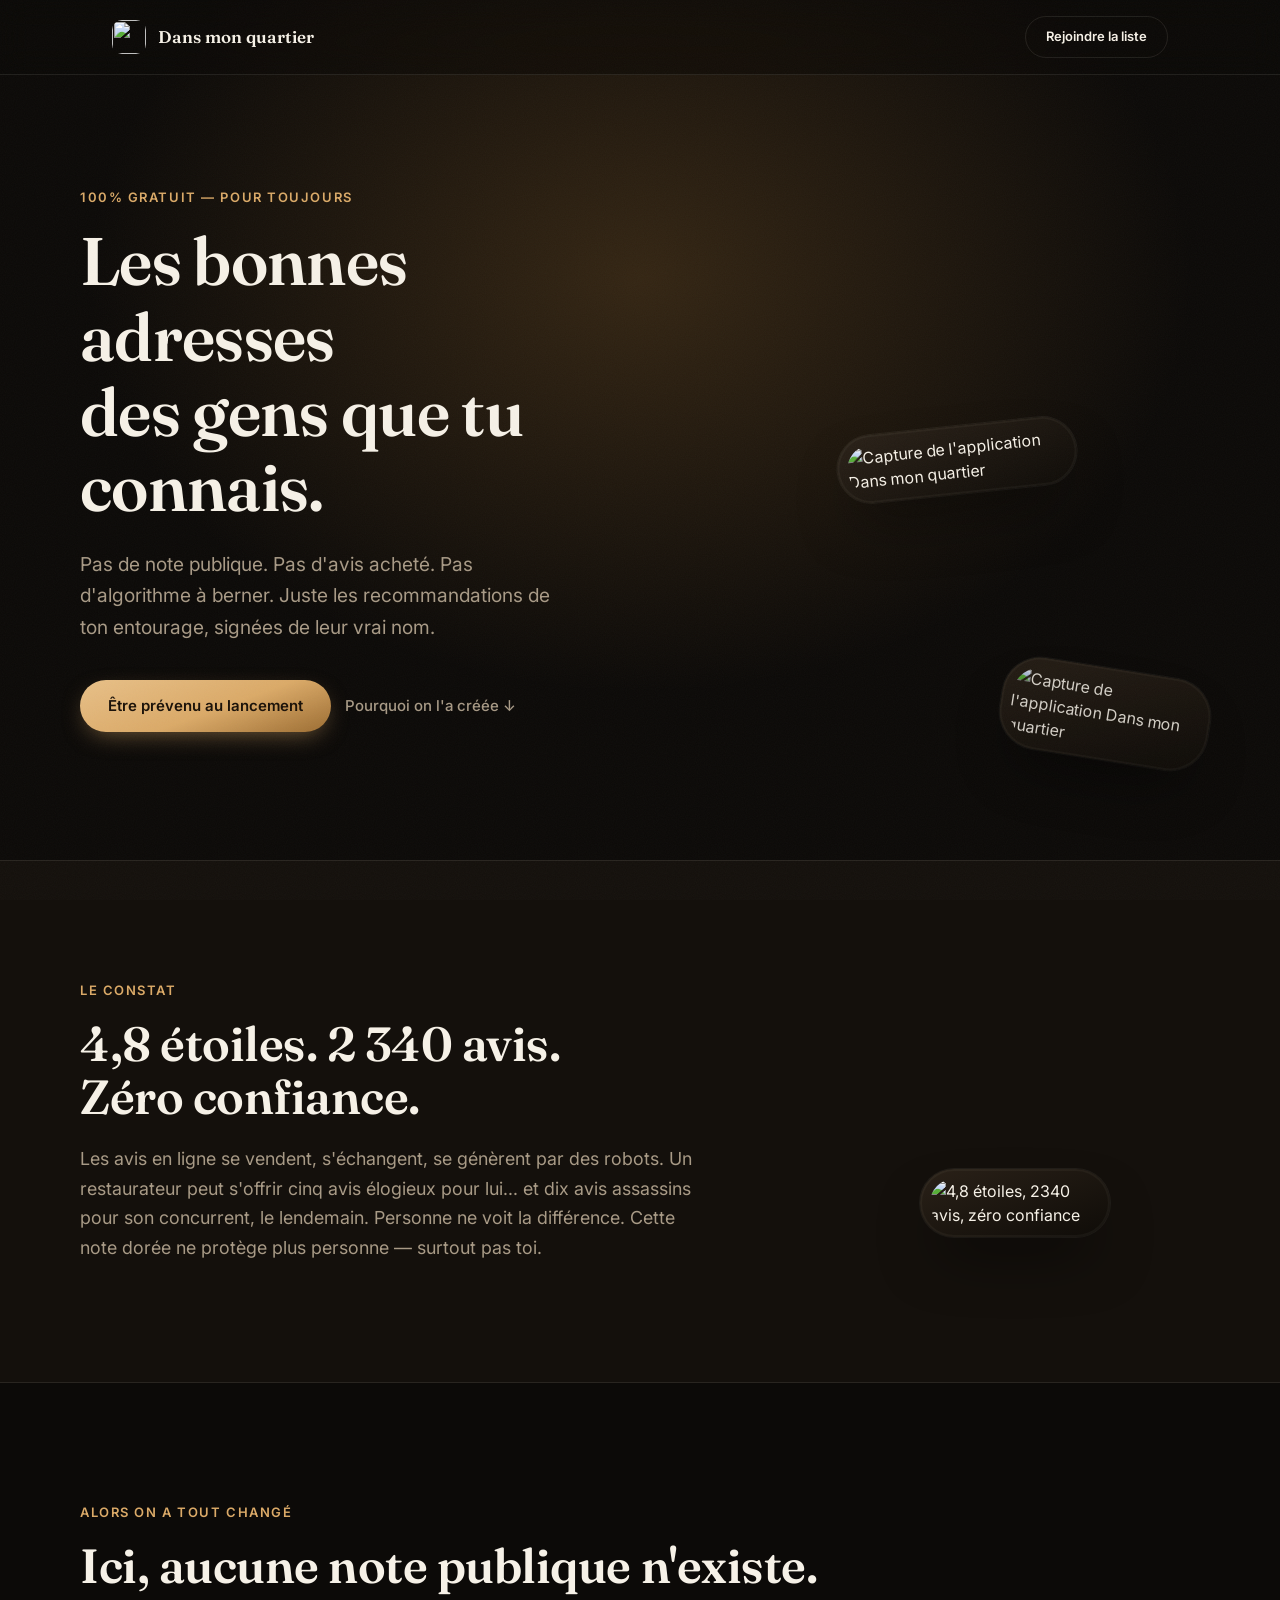
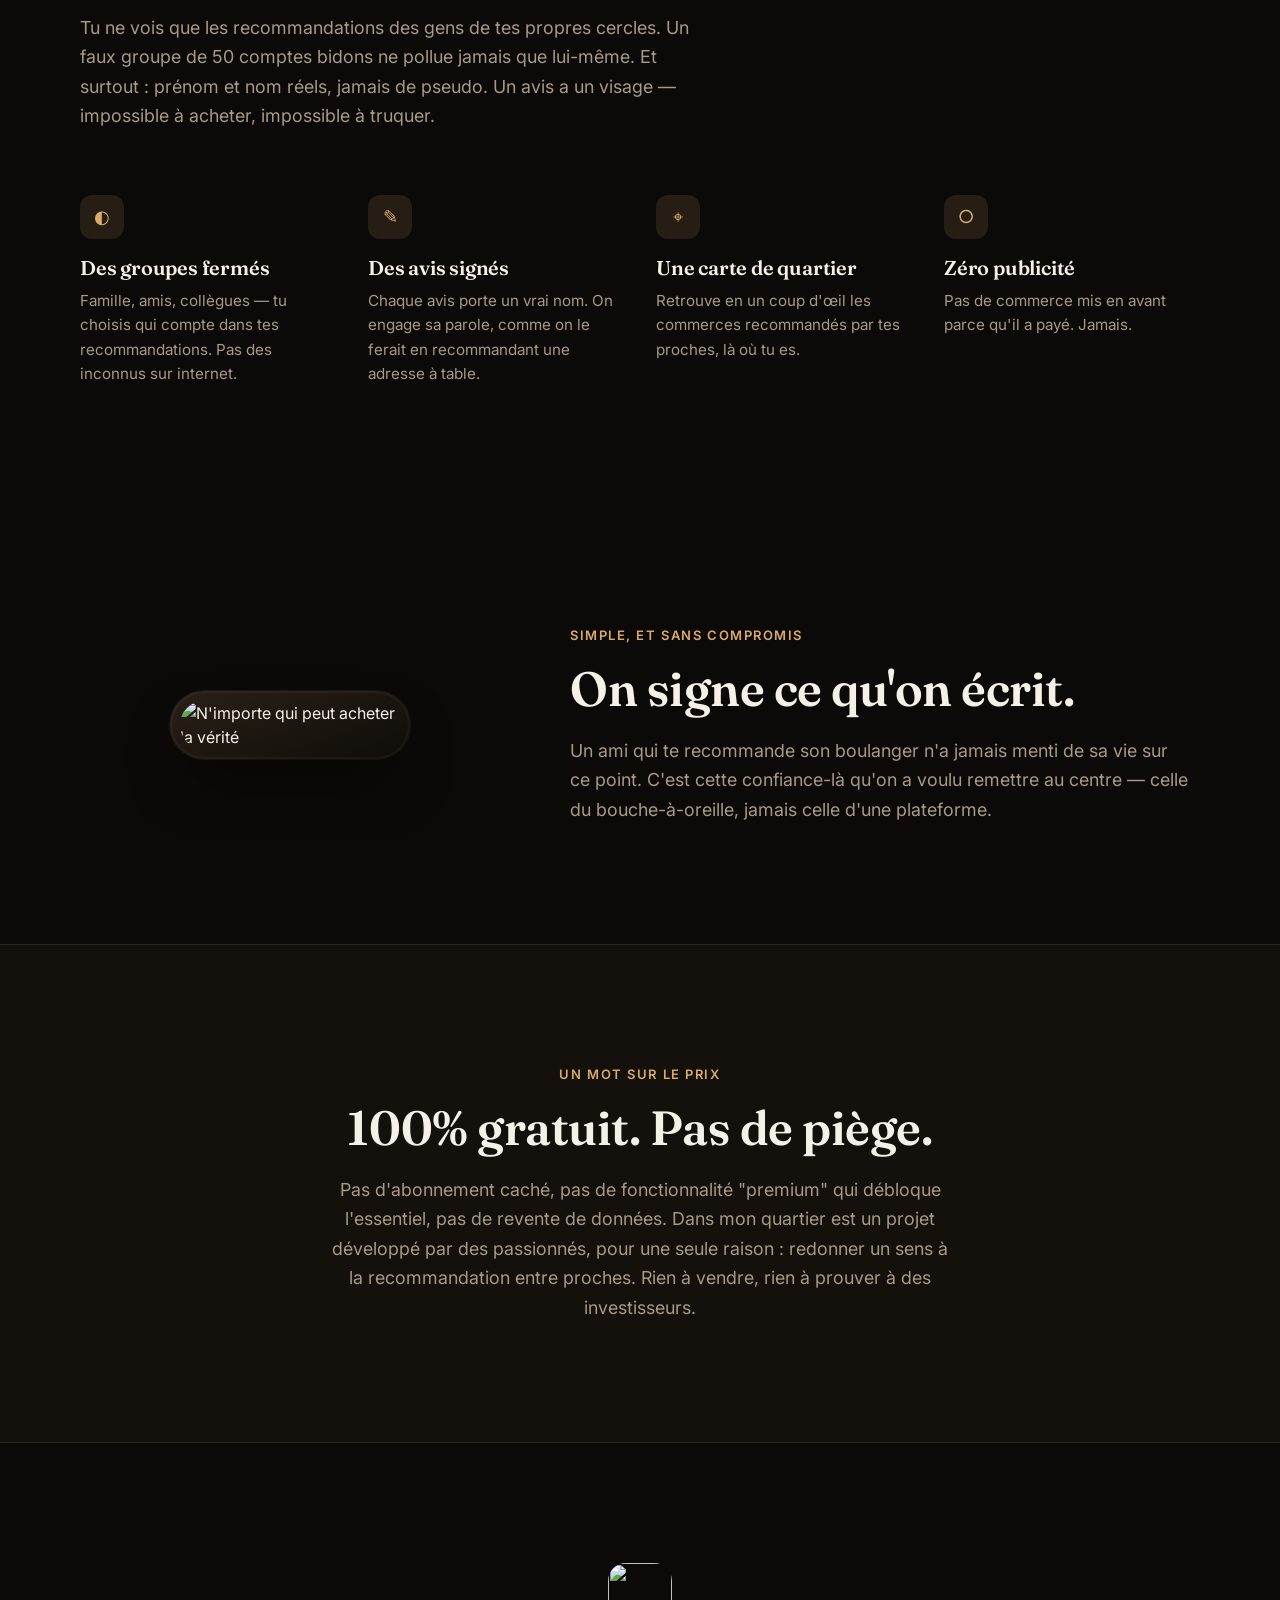
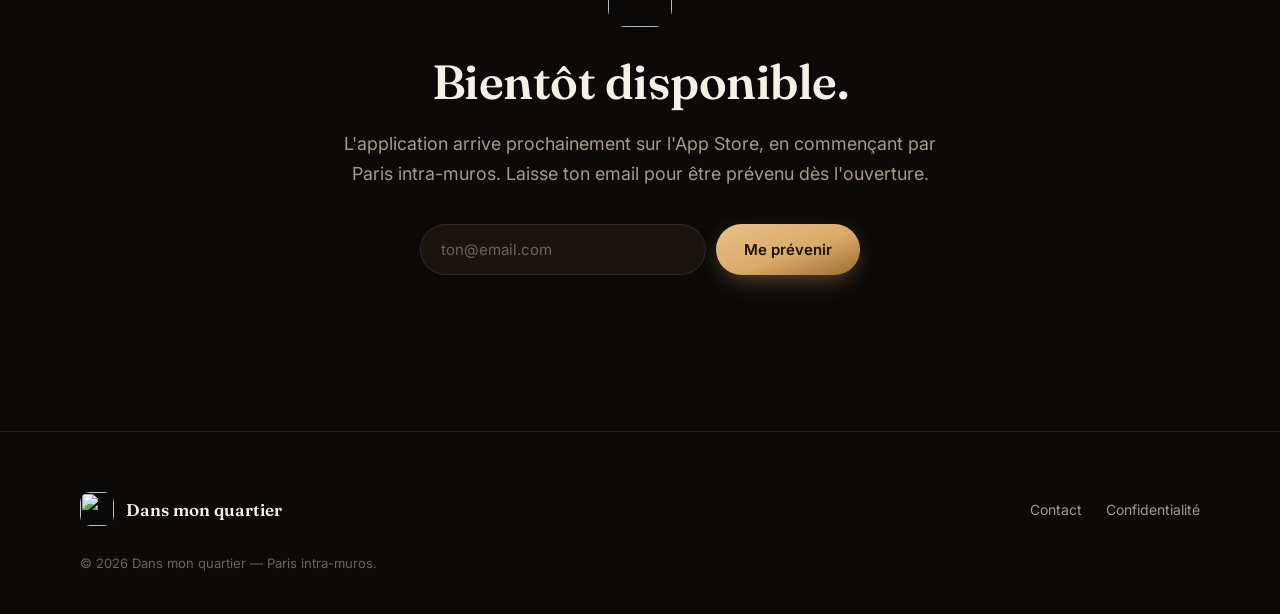
==== index.html @ 9c05ba20 "Add files via upload" ====
<!DOCTYPE html>
<html lang="fr">
<head>
<meta charset="UTF-8">
<meta name="viewport" content="width=device-width, initial-scale=1.0">
<title>Dans mon quartier — Les bonnes adresses des gens que tu connais</title>
<meta name="description" content="Une app 100% gratuite, sans note publique ni faux avis. Seulement les recommandations de tes proches, signées de leur vrai nom. Un projet développé par des passionnés.">
<link rel="icon" type="image/png" href="images/favicon.png">
<link rel="preconnect" href="https://fonts.googleapis.com">
<link rel="preconnect" href="https://fonts.gstatic.com" crossorigin>
<link href="https://fonts.googleapis.com/css2?family=Fraunces:ital,opsz,wght@0,9..144,400;0,9..144,500;0,9..144,600;0,9..144,700;1,9..144,500&family=Inter:wght@400;500;600;700&display=swap" rel="stylesheet">
<link rel="stylesheet" href="style.css">
</head>
<body>

<div class="grain"></div>

<nav id="nav">
  <div class="nav-inner">
    <div class="brand">
      <img src="images/logo.png" alt="" class="brand-mark">
      <span class="brand-name">Dans mon quartier</span>
    </div>
    <a href="#rejoindre" class="btn btn-ghost btn-small">Rejoindre la liste</a>
  </div>
</nav>

<header class="hero">
  <div class="hero-inner">
    <div class="hero-text reveal">
      <p class="eyebrow">100% gratuit — pour toujours</p>
      <h1>Les bonnes adresses<br>des gens que tu connais.</h1>
      <p class="hero-sub">Pas de note publique. Pas d'avis acheté. Pas d'algorithme à berner. Juste les recommandations de ton entourage, signées de leur vrai nom.</p>
      <div class="hero-actions">
        <a href="#rejoindre" class="btn btn-primary">Être prévenu au lancement</a>
        <a href="#histoire" class="btn btn-text">Pourquoi on l'a créée ↓</a>
      </div>
    </div>
    <div class="hero-visual reveal">
      <div class="phone-frame">
        <img src="images/screen-3.png" alt="Capture de l'application Dans mon quartier">
      </div>
      <div class="phone-frame phone-frame-back">
        <img src="images/screen-4.png" alt="Capture de l'application Dans mon quartier">
      </div>
    </div>
  </div>
</header>

<section class="section problem">
  <div class="section-inner">
    <p class="eyebrow reveal">Le constat</p>
    <h2 class="reveal">4,8 étoiles. 2 340 avis.<br>Zéro confiance.</h2>
    <div class="problem-grid">
      <p class="lede reveal">Les avis en ligne se vendent, s'échangent, se génèrent par des robots. Un restaurateur peut s'offrir cinq avis élogieux pour lui... et dix avis assassins pour son concurrent, le lendemain. Personne ne voit la différence. Cette note dorée ne protège plus personne — surtout pas toi.</p>
      <div class="screen-float reveal">
        <div class="phone-frame phone-frame-small">
          <img src="images/screen-1.png" alt="4,8 étoiles, 2340 avis, zéro confiance">
        </div>
      </div>
    </div>
  </div>
</section>

<section class="section solution" id="histoire">
  <div class="section-inner">
    <p class="eyebrow reveal">Alors on a tout changé</p>
    <h2 class="reveal">Ici, aucune note publique n'existe.</h2>
    <p class="lede reveal">Tu ne vois que les recommandations des gens de tes propres cercles. Un faux groupe de 50 comptes bidons ne pollue jamais que lui-même. Et surtout : prénom et nom réels, jamais de pseudo. Un avis a un visage — impossible à acheter, impossible à truquer.</p>

    <div class="features">
      <div class="feature reveal">
        <div class="feature-icon">◐</div>
        <h3>Des groupes fermés</h3>
        <p>Famille, amis, collègues — tu choisis qui compte dans tes recommandations. Pas des inconnus sur internet.</p>
      </div>
      <div class="feature reveal">
        <div class="feature-icon">✎</div>
        <h3>Des avis signés</h3>
        <p>Chaque avis porte un vrai nom. On engage sa parole, comme on le ferait en recommandant une adresse à table.</p>
      </div>
      <div class="feature reveal">
        <div class="feature-icon">⌖</div>
        <h3>Une carte de quartier</h3>
        <p>Retrouve en un coup d'œil les commerces recommandés par tes proches, là où tu es.</p>
      </div>
      <div class="feature reveal">
        <div class="feature-icon">○</div>
        <h3>Zéro publicité</h3>
        <p>Pas de commerce mis en avant parce qu'il a payé. Jamais.</p>
      </div>
    </div>
  </div>
</section>

<section class="section showcase">
  <div class="section-inner">
    <div class="showcase-grid">
      <div class="phone-frame reveal">
        <img src="images/screen-2.png" alt="N'importe qui peut acheter la vérité">
      </div>
      <div class="showcase-text reveal">
        <p class="eyebrow">Simple, et sans compromis</p>
        <h2>On signe ce qu'on écrit.</h2>
        <p class="lede">Un ami qui te recommande son boulanger n'a jamais menti de sa vie sur ce point. C'est cette confiance-là qu'on a voulu remettre au centre — celle du bouche-à-oreille, jamais celle d'une plateforme.</p>
      </div>
    </div>
  </div>
</section>

<section class="section gratuit">
  <div class="section-inner center">
    <p class="eyebrow reveal">Un mot sur le prix</p>
    <h2 class="reveal">100% gratuit. Pas de piège.</h2>
    <p class="lede reveal">Pas d'abonnement caché, pas de fonctionnalité "premium" qui débloque l'essentiel, pas de revente de données. Dans mon quartier est un projet développé par des passionnés, pour une seule raison : redonner un sens à la recommandation entre proches. Rien à vendre, rien à prouver à des investisseurs.</p>
  </div>
</section>

<section class="section cta-final" id="rejoindre">
  <div class="section-inner center">
    <img src="images/logo.png" alt="" class="cta-logo reveal">
    <h2 class="reveal">Bientôt disponible.</h2>
    <p class="lede reveal">L'application arrive prochainement sur l'App Store, en commençant par Paris intra-muros. Laisse ton email pour être prévenu dès l'ouverture.</p>
    <form class="signup-form reveal" id="signup-form">
      <input type="email" placeholder="ton@email.com" required aria-label="Adresse email">
      <button type="submit" class="btn btn-primary">Me prévenir</button>
    </form>
    <p class="form-note" id="form-note"></p>
  </div>
</section>

<footer>
  <div class="footer-inner">
    <div class="brand">
      <img src="images/logo.png" alt="" class="brand-mark">
      <span class="brand-name">Dans mon quartier</span>
    </div>
    <div class="footer-links">
      <a href="mailto:contact@dansmonquartier.online">Contact</a>
      <a href="confidentialite.html">Confidentialité</a>
    </div>
    <p class="footer-copy">© 2026 Dans mon quartier — Paris intra-muros.</p>
  </div>
</footer>

<script src="script.js"></script>
</body>
</html>
---- style.css ----
:root {
  --bg: #0c0a08;
  --bg-alt: #14100c;
  --bg-alt-2: #1a140e;
  --gold: #dbaa68;
  --gold-deep: #9c6d32;
  --cream: #f6f1e7;
  --muted: #a89a86;
  --muted-dim: #6f6455;
  --border: rgba(246, 241, 231, 0.09);
  --serif: "Fraunces", Georgia, serif;
  --sans: "Inter", -apple-system, BlinkMacSystemFont, sans-serif;
  --ease: cubic-bezier(0.16, 1, 0.3, 1);
}

* { margin: 0; padding: 0; box-sizing: border-box; }

html { scroll-behavior: smooth; }

body {
  background: var(--bg);
  color: var(--cream);
  font-family: var(--sans);
  line-height: 1.5;
  -webkit-font-smoothing: antialiased;
  overflow-x: hidden;
}

.grain {
  position: fixed;
  inset: 0;
  pointer-events: none;
  z-index: 999;
  opacity: 0.035;
  background-image: url("data:image/svg+xml,%3Csvg xmlns='http://www.w3.org/2000/svg' width='120' height='120'%3E%3Cfilter id='n'%3E%3CfeTurbulence type='fractalNoise' baseFrequency='0.9' numOctaves='2' stitchTiles='stitch'/%3E%3C/filter%3E%3Crect width='100%25' height='100%25' filter='url(%23n)'/%3E%3C/svg%3E");
}

img { max-width: 100%; display: block; }

a { color: inherit; text-decoration: none; }

.eyebrow {
  font-family: var(--sans);
  font-size: 13px;
  font-weight: 600;
  letter-spacing: 0.12em;
  text-transform: uppercase;
  color: var(--gold);
  margin-bottom: 16px;
}

h1, h2, h3 {
  font-family: var(--serif);
  font-weight: 600;
  letter-spacing: -0.01em;
  line-height: 1.12;
}

h1 { font-size: clamp(2.4rem, 5.5vw, 4.2rem); }
h2 { font-size: clamp(1.9rem, 4vw, 3rem); margin-bottom: 20px; }
h3 { font-size: 1.25rem; margin-bottom: 10px; font-weight: 600; }

.lede {
  font-size: clamp(1.05rem, 1.4vw, 1.25rem);
  color: var(--muted);
  max-width: 620px;
  line-height: 1.65;
}

.center { text-align: center; margin-inline: auto; }
.center .lede { margin-inline: auto; }

/* Buttons */

.btn {
  display: inline-flex;
  align-items: center;
  justify-content: center;
  gap: 8px;
  padding: 15px 28px;
  border-radius: 999px;
  font-family: var(--sans);
  font-weight: 600;
  font-size: 15px;
  cursor: pointer;
  border: none;
  transition: transform 0.35s var(--ease), box-shadow 0.35s var(--ease), opacity 0.35s var(--ease);
  white-space: nowrap;
}

.btn-primary {
  background: linear-gradient(160deg, #e8c088, var(--gold) 55%, var(--gold-deep));
  color: #1a1108;
  box-shadow: 0 8px 24px -8px rgba(219, 170, 104, 0.55);
}
.btn-primary:hover { transform: translateY(-2px); box-shadow: 0 14px 32px -8px rgba(219, 170, 104, 0.7); }

.btn-ghost {
  background: transparent;
  border: 1px solid var(--border);
  color: var(--cream);
}
.btn-ghost:hover { border-color: var(--gold); color: var(--gold); }

.btn-small { padding: 10px 20px; font-size: 13px; }

.btn-text {
  background: none;
  color: var(--muted);
  padding: 15px 6px;
  font-weight: 500;
}
.btn-text:hover { color: var(--gold); }

/* Nav */

#nav {
  position: fixed;
  top: 0; left: 0; right: 0;
  z-index: 100;
  backdrop-filter: blur(16px) saturate(140%);
  background: rgba(12, 10, 8, 0.55);
  border-bottom: 1px solid var(--border);
}

.nav-inner {
  max-width: 1120px;
  margin: 0 auto;
  padding: 16px 32px;
  display: flex;
  align-items: center;
  justify-content: space-between;
}

.brand { display: flex; align-items: center; gap: 12px; }
.brand-mark { width: 34px; height: 34px; border-radius: 10px; }
.brand-name { font-family: var(--serif); font-weight: 600; font-size: 17px; }

/* Hero */

.hero {
  position: relative;
  padding: 180px 32px 120px;
  overflow: hidden;
}

.hero::before {
  content: "";
  position: absolute;
  top: -20%;
  left: 50%;
  width: 1200px;
  height: 900px;
  transform: translateX(-50%);
  background: radial-gradient(ellipse at center, rgba(156, 109, 50, 0.28), transparent 65%);
  pointer-events: none;
}

.hero-inner {
  max-width: 1120px;
  margin: 0 auto;
  display: grid;
  grid-template-columns: 1.1fr 0.9fr;
  gap: 40px;
  align-items: center;
  position: relative;
}

.hero-sub {
  font-size: clamp(1.05rem, 1.5vw, 1.2rem);
  color: var(--muted);
  max-width: 480px;
  margin: 24px 0 36px;
  line-height: 1.65;
}

.hero-actions { display: flex; align-items: center; gap: 8px; flex-wrap: wrap; }

.hero-visual {
  position: relative;
  height: 560px;
  display: flex;
  align-items: center;
  justify-content: center;
}

/* Phone frame */

.phone-frame {
  width: 240px;
  border-radius: 38px;
  padding: 10px;
  background: linear-gradient(160deg, #2a2118, #0f0c08);
  box-shadow:
    0 30px 60px -20px rgba(0, 0, 0, 0.7),
    0 0 0 1px rgba(246, 241, 231, 0.06),
    inset 0 0 0 2px rgba(246, 241, 231, 0.04);
}
.phone-frame img { border-radius: 28px; }

.phone-frame-back {
  position: absolute;
  width: 210px;
  right: -10px;
  bottom: -20px;
  transform: rotate(9deg);
  opacity: 0.85;
  z-index: 0;
}
.hero-visual .phone-frame:first-child {
  position: relative;
  z-index: 1;
  transform: rotate(-6deg);
}

.phone-frame-small { width: 190px; }

/* Sections */

.section { padding: 120px 32px; position: relative; }
.section-inner { max-width: 1120px; margin: 0 auto; }
.section.problem { background: var(--bg-alt); border-top: 1px solid var(--border); border-bottom: 1px solid var(--border); }
.section.gratuit { background: var(--bg-alt); border-top: 1px solid var(--border); border-bottom: 1px solid var(--border); }

.problem-grid {
  display: grid;
  grid-template-columns: 1.3fr 0.7fr;
  gap: 60px;
  align-items: center;
  margin-top: 12px;
}

.screen-float { display: flex; justify-content: center; }

.features {
  margin-top: 64px;
  display: grid;
  grid-template-columns: repeat(4, 1fr);
  gap: 32px;
}

.feature-icon {
  width: 44px; height: 44px;
  border-radius: 12px;
  background: rgba(219, 170, 104, 0.12);
  color: var(--gold);
  display: flex; align-items: center; justify-content: center;
  font-size: 18px;
  margin-bottom: 18px;
}

.feature p { color: var(--muted); font-size: 0.95rem; line-height: 1.6; }

.showcase-grid {
  display: grid;
  grid-template-columns: 0.8fr 1.2fr;
  gap: 70px;
  align-items: center;
}

.showcase .phone-frame { justify-self: center; transform: rotate(4deg); }

.cta-logo { width: 64px; height: 64px; border-radius: 18px; margin: 0 auto 28px; }

.signup-form {
  margin-top: 36px;
  display: flex;
  gap: 10px;
  max-width: 440px;
  margin-inline: auto;
  flex-wrap: wrap;
  justify-content: center;
}

.signup-form input {
  flex: 1;
  min-width: 220px;
  padding: 15px 20px;
  border-radius: 999px;
  border: 1px solid var(--border);
  background: var(--bg-alt-2);
  color: var(--cream);
  font-family: var(--sans);
  font-size: 15px;
}
.signup-form input:focus { outline: none; border-color: var(--gold); }
.signup-form input::placeholder { color: var(--muted-dim); }

.form-note { margin-top: 16px; color: var(--muted); font-size: 14px; min-height: 20px; }

/* Footer */

footer { padding: 60px 32px 40px; border-top: 1px solid var(--border); }
.footer-inner {
  max-width: 1120px;
  margin: 0 auto;
  display: flex;
  align-items: center;
  justify-content: space-between;
  flex-wrap: wrap;
  gap: 20px;
}
.footer-links { display: flex; gap: 24px; }
.footer-links a { color: var(--muted); font-size: 14px; }
.footer-links a:hover { color: var(--gold); }
.footer-copy { width: 100%; color: var(--muted-dim); font-size: 13px; margin-top: 8px; }

/* Reveal animation */

.reveal {
  opacity: 0;
  transform: translateY(24px);
  transition: opacity 0.9s var(--ease), transform 0.9s var(--ease);
}
.reveal.in { opacity: 1; transform: translateY(0); }

/* Responsive */

@media (max-width: 860px) {
  .hero { padding: 140px 20px 80px; }
  .hero-inner { grid-template-columns: 1fr; }
  .hero-visual { height: 420px; order: -1; }
  .phone-frame { width: 190px; }
  .phone-frame-back { width: 170px; }
  .problem-grid { grid-template-columns: 1fr; gap: 40px; }
  .problem-grid .screen-float { order: -1; }
  .features { grid-template-columns: 1fr 1fr; gap: 28px; }
  .showcase-grid { grid-template-columns: 1fr; gap: 40px; }
  .showcase .phone-frame { order: -1; }
  .section { padding: 80px 20px; }
  .nav-inner { padding: 14px 20px; }
}

@media (max-width: 520px) {
  .features { grid-template-columns: 1fr; }
  .hero-actions { flex-direction: column; align-items: flex-start; }
}
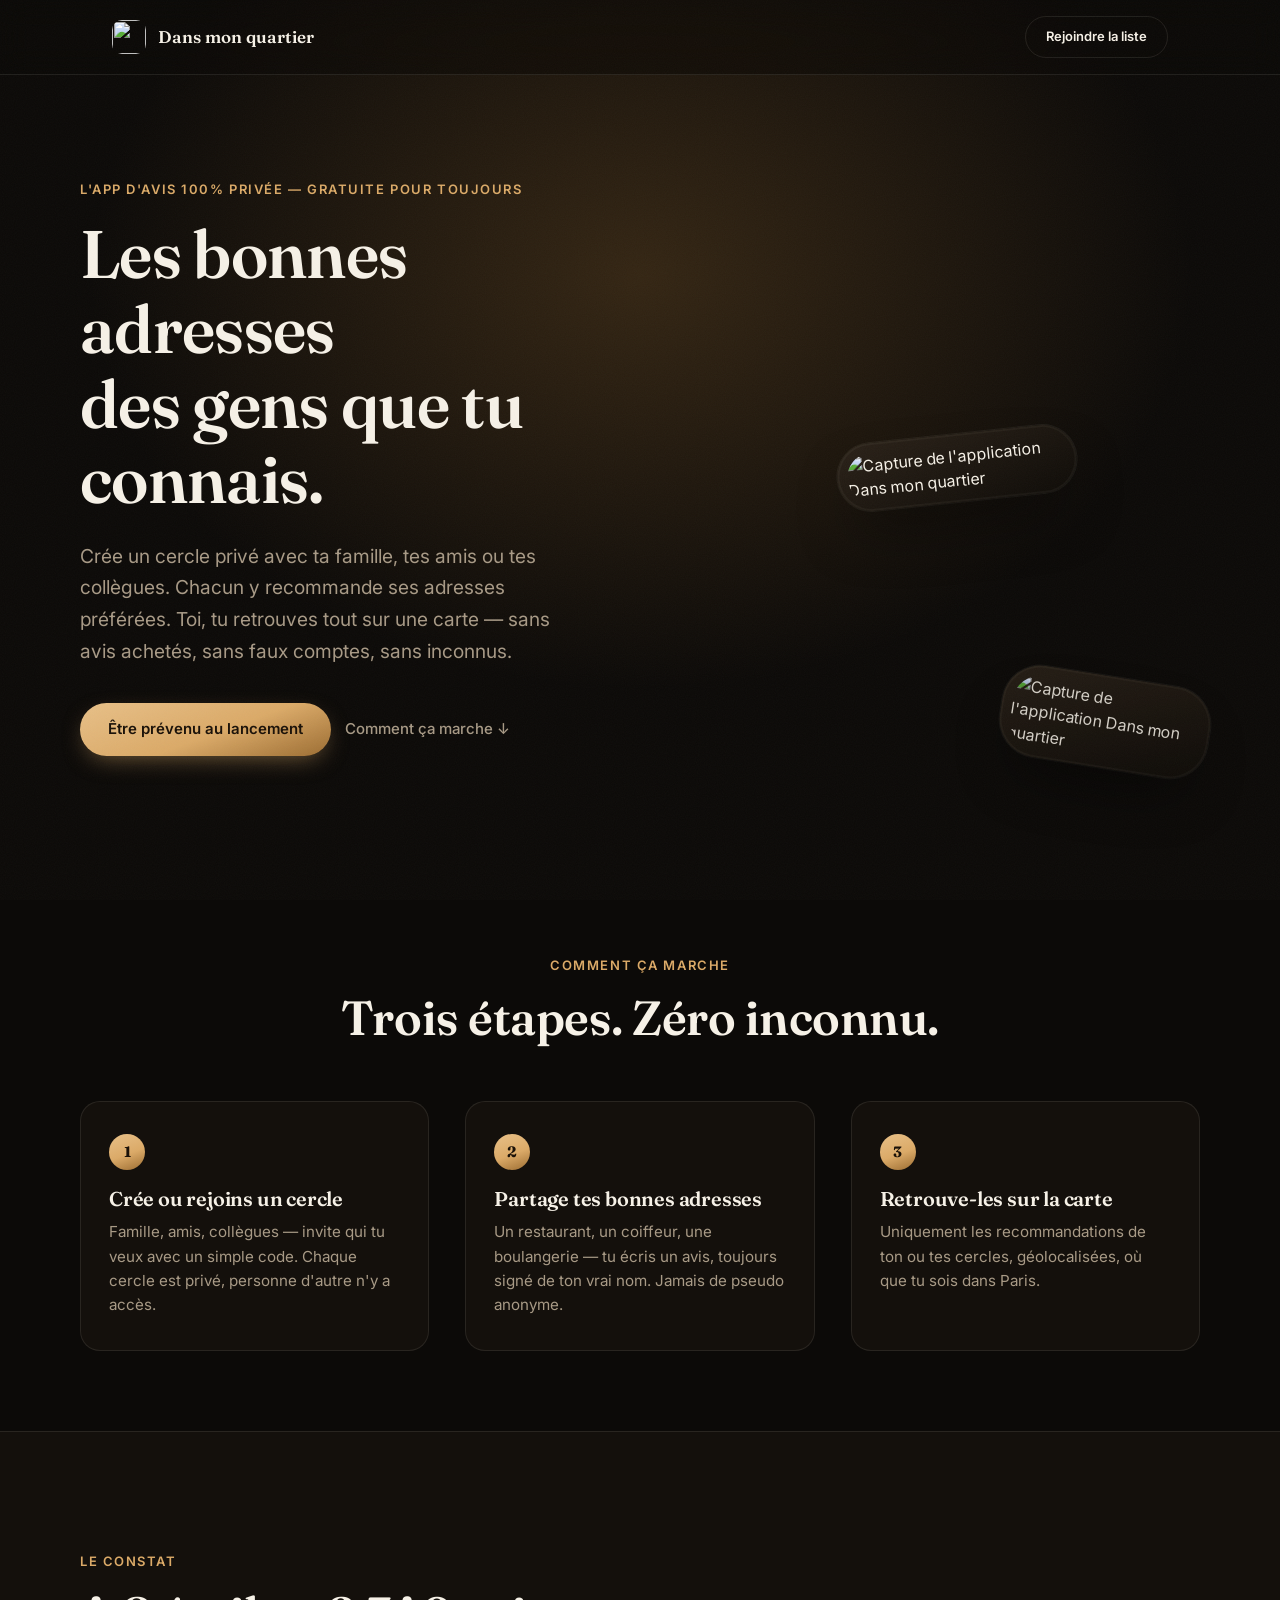
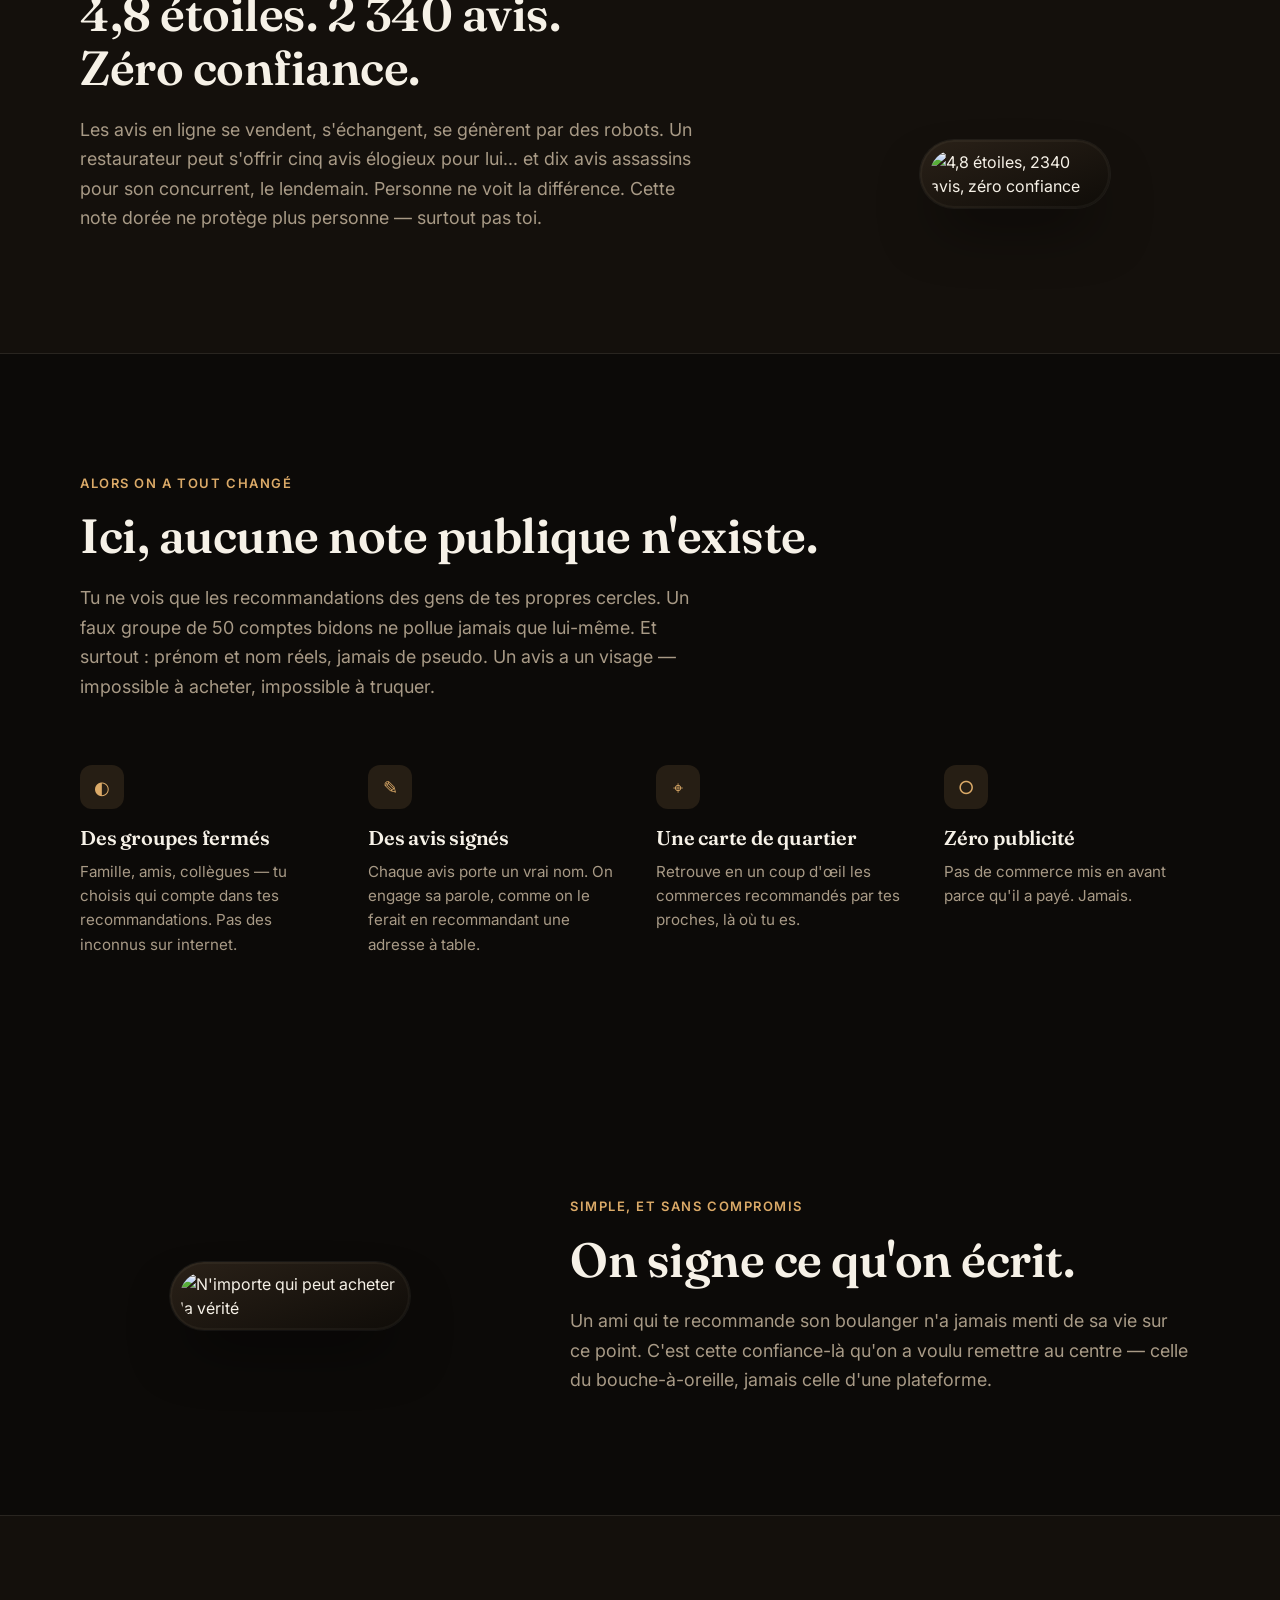
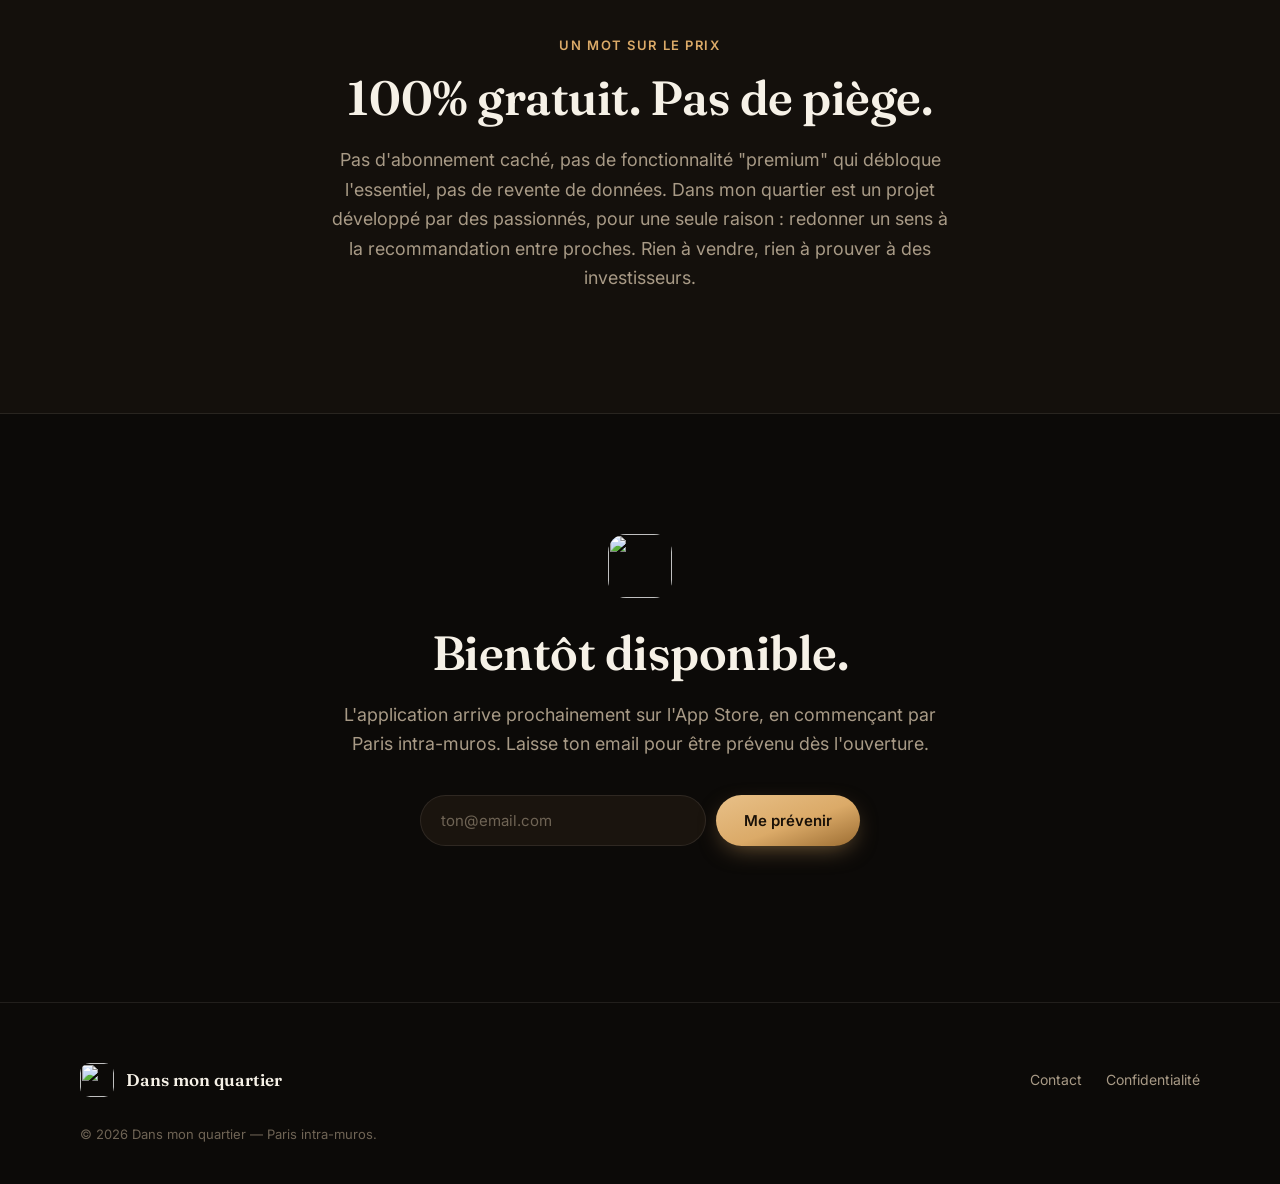
==== commit d20263b8: "Add files via upload" ====
--- a/index.html
+++ b/index.html
@@ -28,12 +28,12 @@
 <header class="hero">
   <div class="hero-inner">
     <div class="hero-text reveal">
-      <p class="eyebrow">100% gratuit — pour toujours</p>
+      <p class="eyebrow">L'app d'avis 100% privée — gratuite pour toujours</p>
       <h1>Les bonnes adresses<br>des gens que tu connais.</h1>
-      <p class="hero-sub">Pas de note publique. Pas d'avis acheté. Pas d'algorithme à berner. Juste les recommandations de ton entourage, signées de leur vrai nom.</p>
+      <p class="hero-sub">Crée un cercle privé avec ta famille, tes amis ou tes collègues. Chacun y recommande ses adresses préférées. Toi, tu retrouves tout sur une carte — sans avis achetés, sans faux comptes, sans inconnus.</p>
       <div class="hero-actions">
         <a href="#rejoindre" class="btn btn-primary">Être prévenu au lancement</a>
-        <a href="#histoire" class="btn btn-text">Pourquoi on l'a créée ↓</a>
+        <a href="#comment" class="btn btn-text">Comment ça marche ↓</a>
       </div>
     </div>
     <div class="hero-visual reveal">
@@ -46,6 +46,30 @@
     </div>
   </div>
 </header>
+
+<section class="section comment" id="comment">
+  <div class="section-inner">
+    <p class="eyebrow reveal center">Comment ça marche</p>
+    <h2 class="reveal center">Trois étapes. Zéro inconnu.</h2>
+    <div class="steps">
+      <div class="step reveal">
+        <div class="step-num">1</div>
+        <h3>Crée ou rejoins un cercle</h3>
+        <p>Famille, amis, collègues — invite qui tu veux avec un simple code. Chaque cercle est privé, personne d'autre n'y a accès.</p>
+      </div>
+      <div class="step reveal">
+        <div class="step-num">2</div>
+        <h3>Partage tes bonnes adresses</h3>
+        <p>Un restaurant, un coiffeur, une boulangerie — tu écris un avis, toujours signé de ton vrai nom. Jamais de pseudo anonyme.</p>
+      </div>
+      <div class="step reveal">
+        <div class="step-num">3</div>
+        <h3>Retrouve-les sur la carte</h3>
+        <p>Uniquement les recommandations de ton ou tes cercles, géolocalisées, où que tu sois dans Paris.</p>
+      </div>
+    </div>
+  </div>
+</section>
 
 <section class="section problem">
   <div class="section-inner">
--- a/style.css
+++ b/style.css
@@ -215,6 +215,39 @@
 
 .phone-frame-small { width: 190px; }
 
+/* Comment ça marche */
+
+.section.comment { padding-top: 80px; padding-bottom: 80px; }
+.section.comment h2 { margin-inline: auto; }
+
+.steps {
+  margin-top: 56px;
+  display: grid;
+  grid-template-columns: repeat(3, 1fr);
+  gap: 36px;
+}
+
+.step {
+  padding: 32px 28px;
+  border-radius: 20px;
+  background: var(--bg-alt);
+  border: 1px solid var(--border);
+}
+
+.step-num {
+  width: 36px; height: 36px;
+  border-radius: 50%;
+  background: linear-gradient(160deg, #e8c088, var(--gold) 55%, var(--gold-deep));
+  color: #1a1108;
+  font-family: var(--serif);
+  font-weight: 700;
+  font-size: 15px;
+  display: flex; align-items: center; justify-content: center;
+  margin-bottom: 18px;
+}
+
+.step p { color: var(--muted); font-size: 0.95rem; line-height: 1.6; }
+
 /* Sections */
 
 .section { padding: 120px 32px; position: relative; }
@@ -320,6 +353,7 @@
   .hero { padding: 140px 20px 80px; }
   .hero-inner { grid-template-columns: 1fr; }
   .hero-visual { height: 420px; order: -1; }
+  .steps { grid-template-columns: 1fr; }
   .phone-frame { width: 190px; }
   .phone-frame-back { width: 170px; }
   .problem-grid { grid-template-columns: 1fr; gap: 40px; }
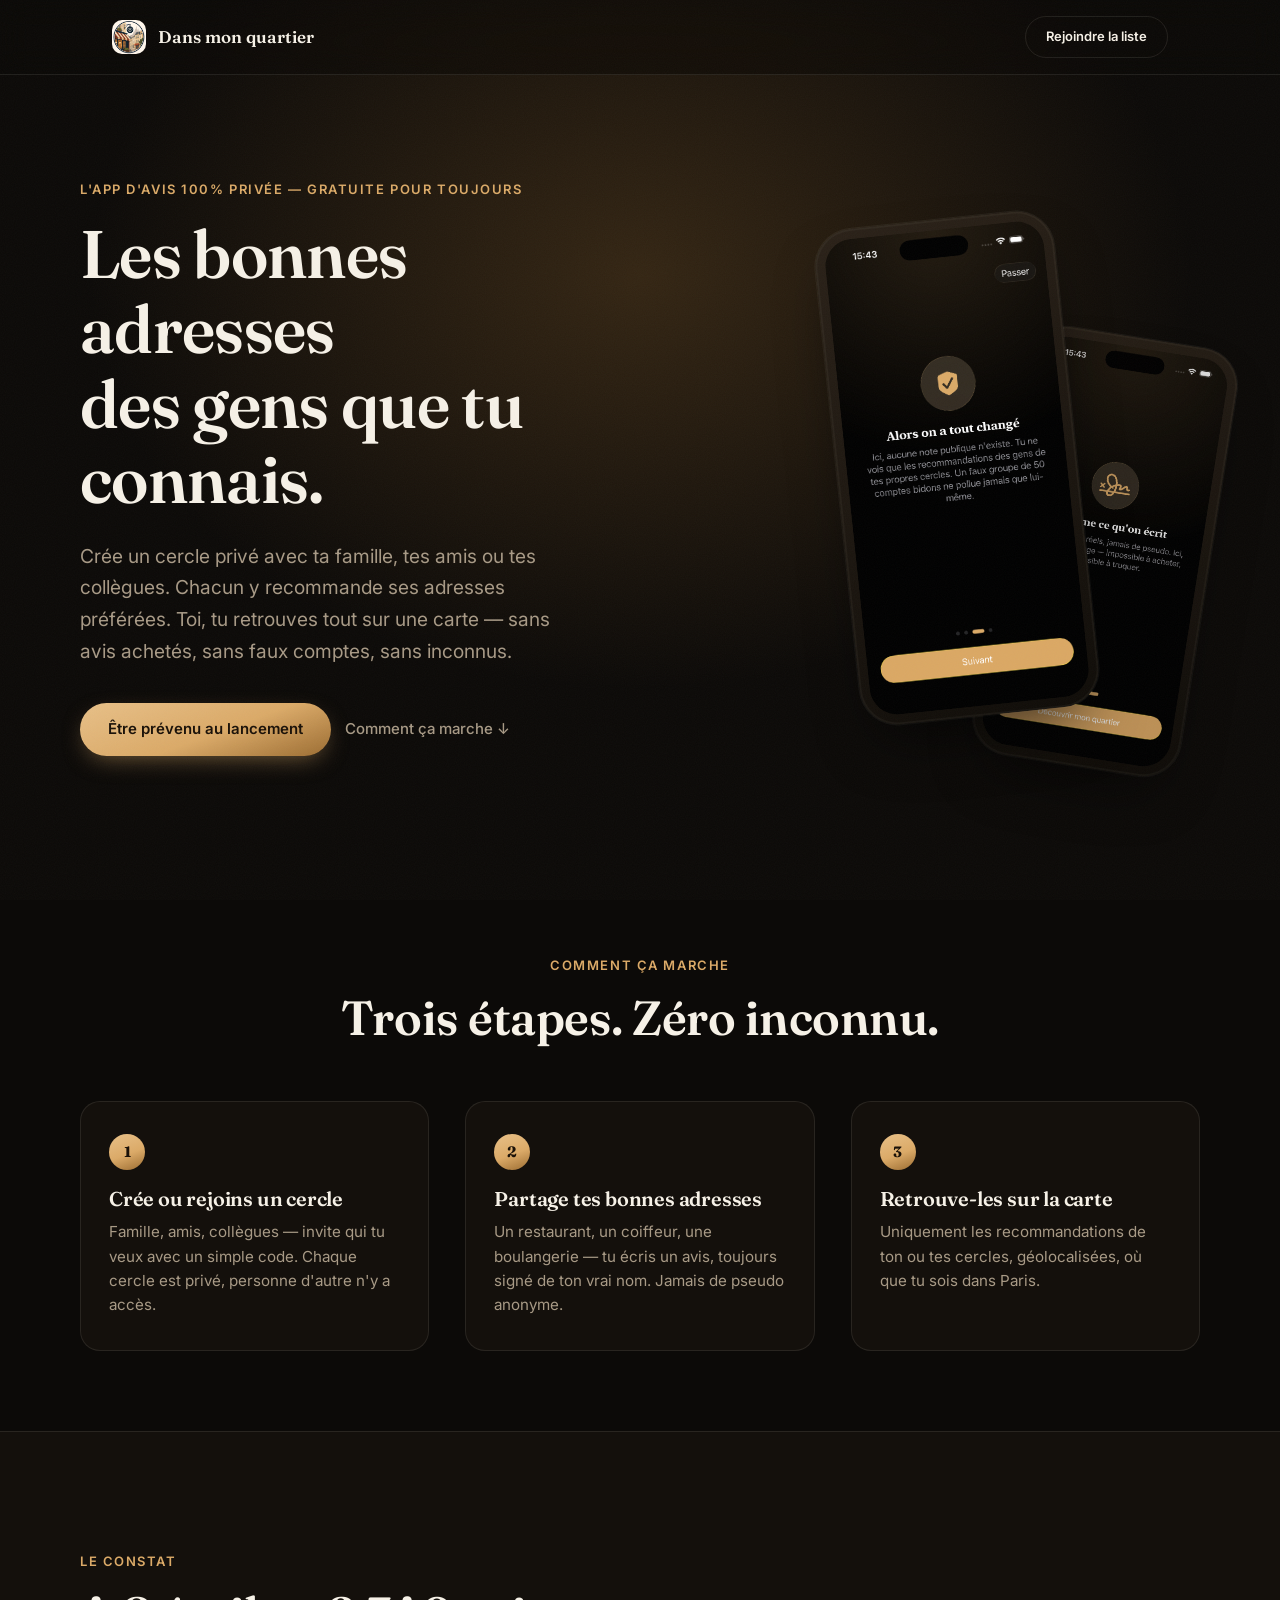
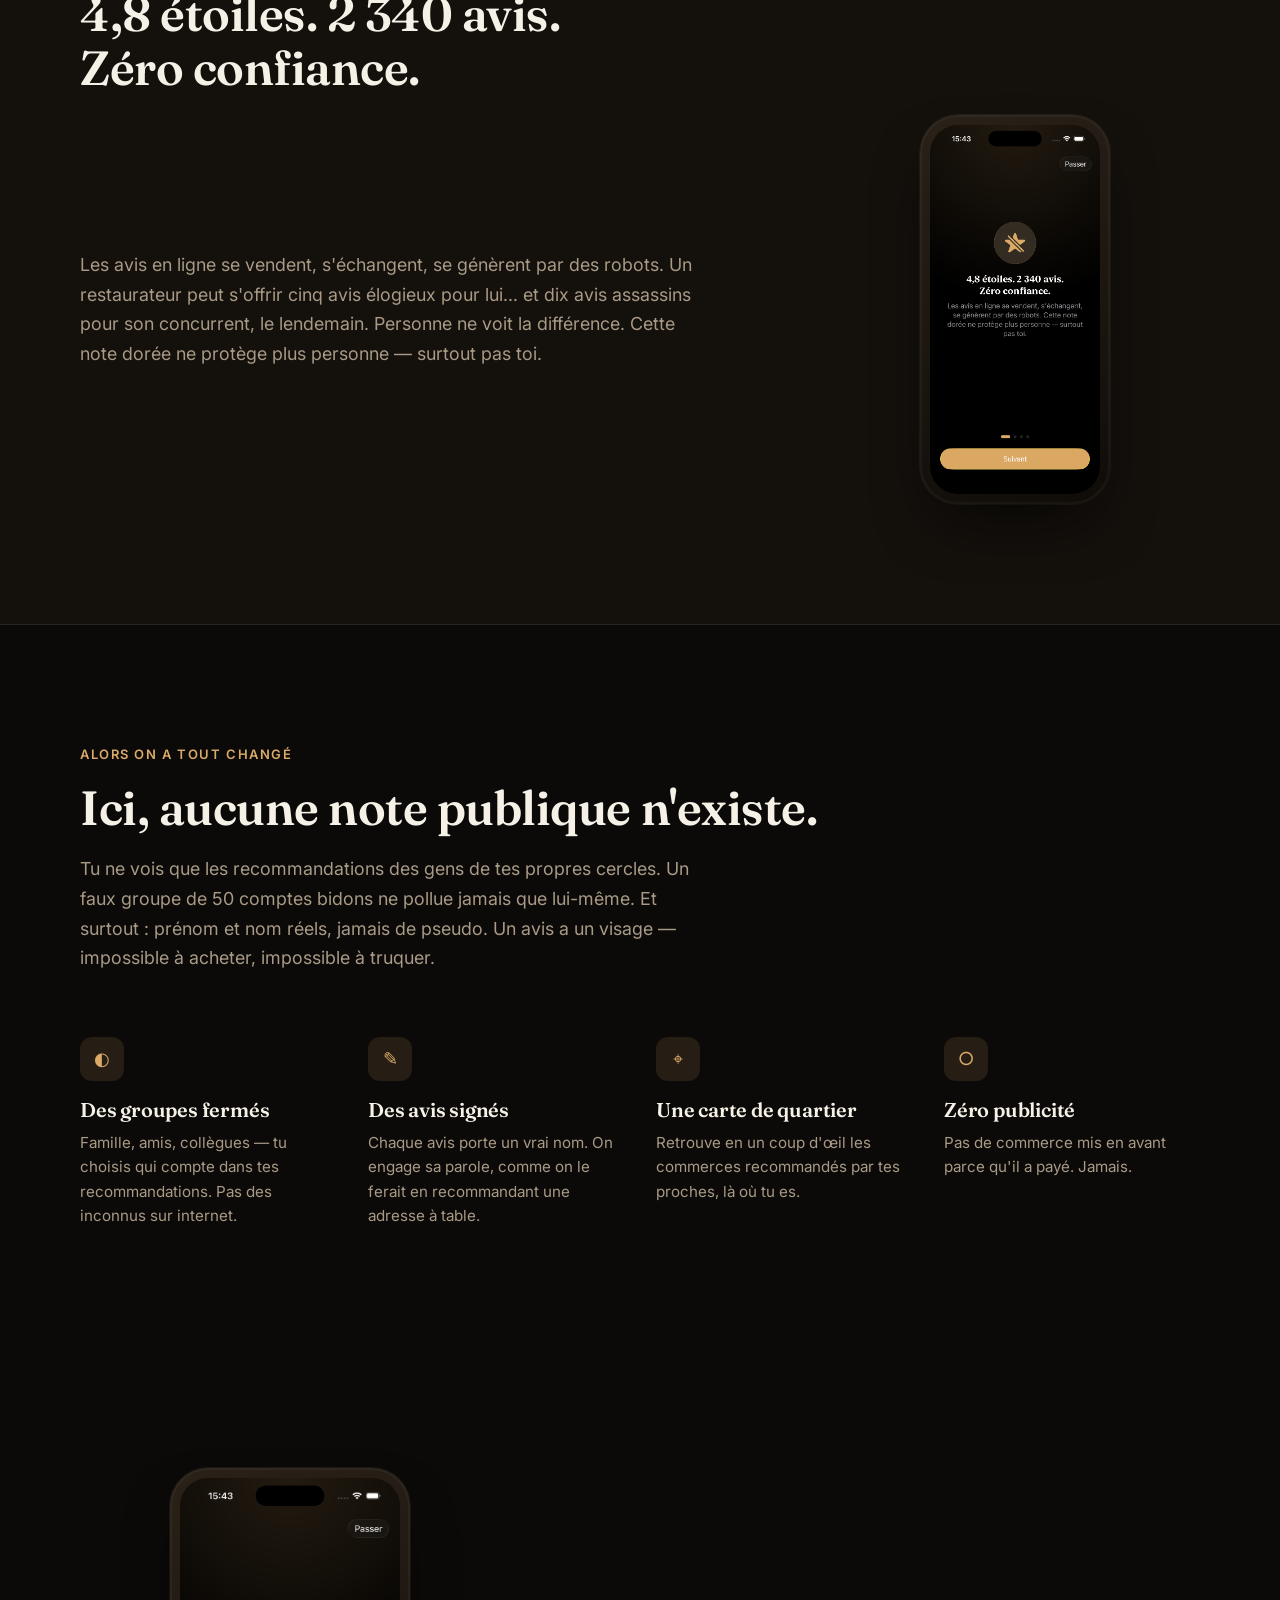
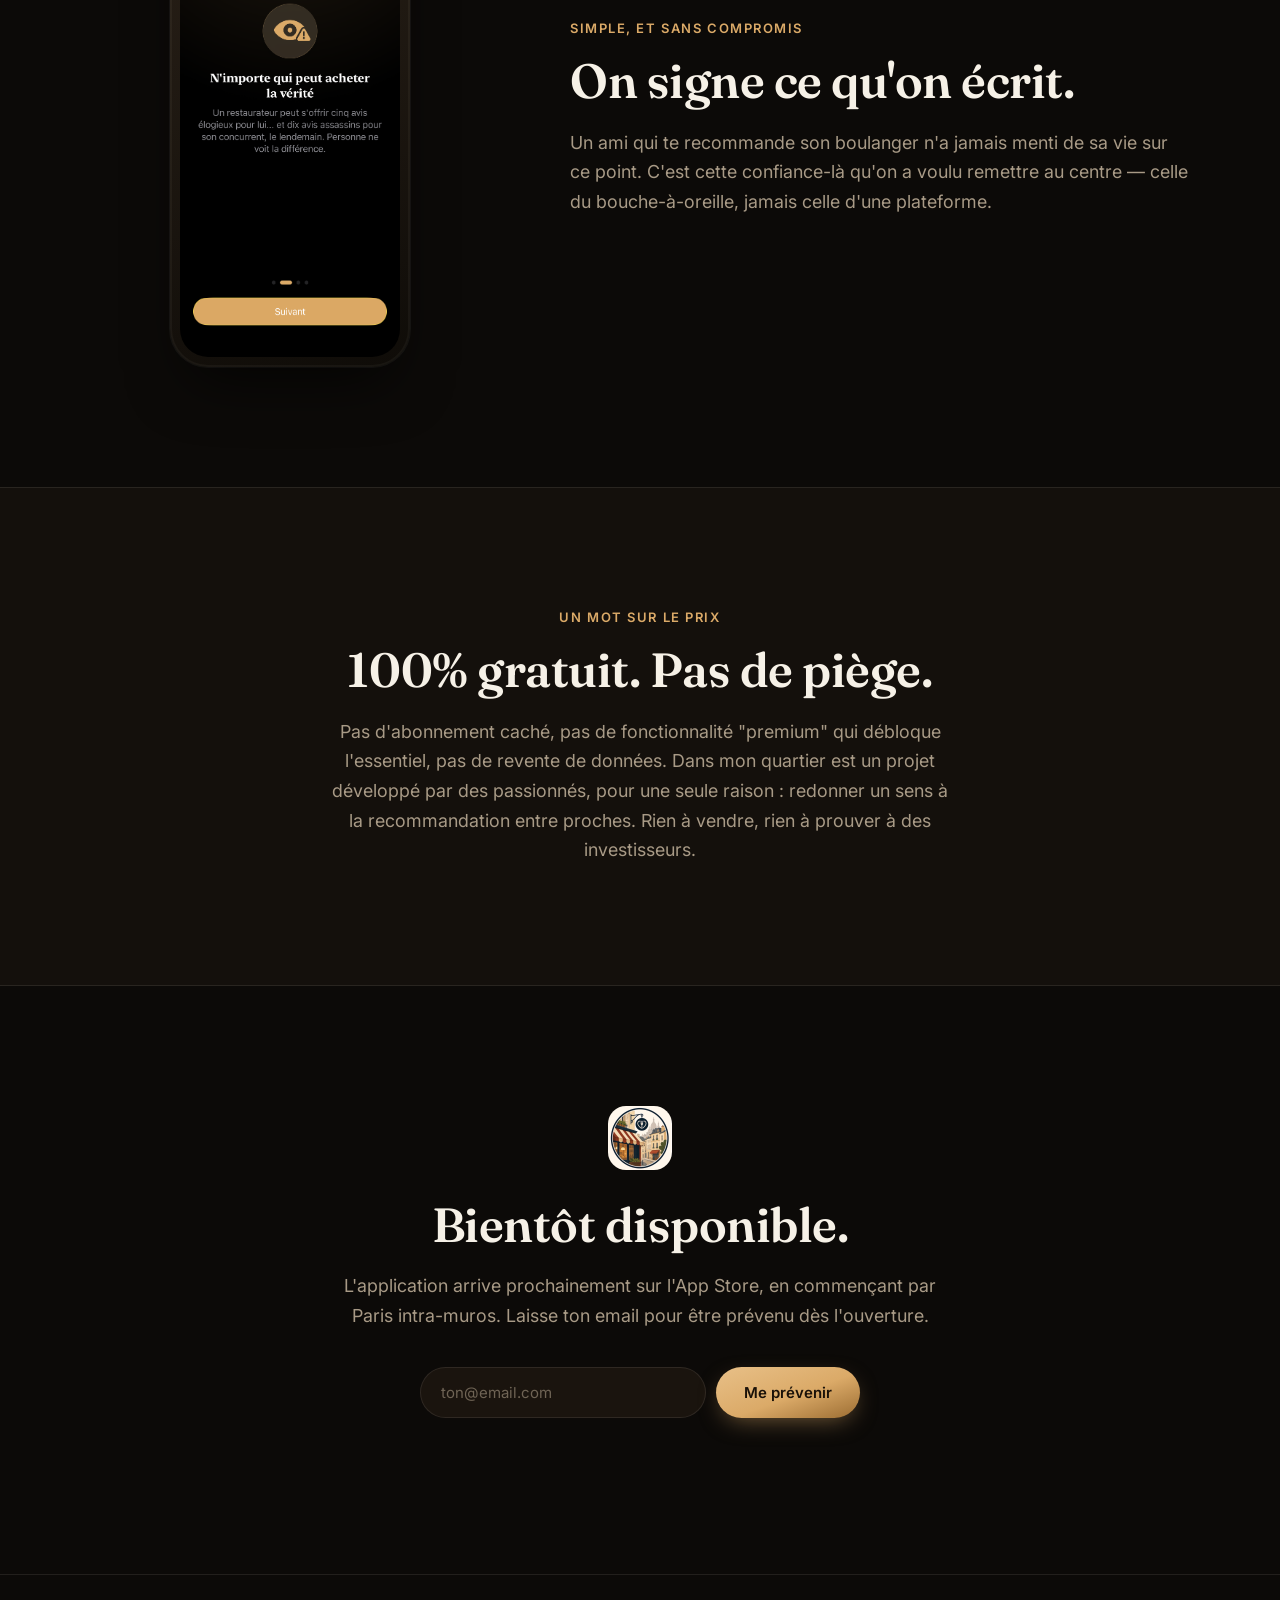
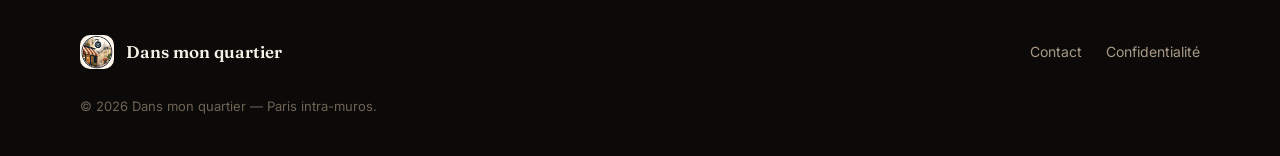
==== commit 9984a251: "Ajoute le parcours web de parrainage ambassadeur, corrige les chemins d'images - rejoindre.html/js/c" ====
--- a/index.html
+++ b/index.html
@@ -5,7 +5,7 @@
 <meta name="viewport" content="width=device-width, initial-scale=1.0">
 <title>Dans mon quartier — Les bonnes adresses des gens que tu connais</title>
 <meta name="description" content="Une app 100% gratuite, sans note publique ni faux avis. Seulement les recommandations de tes proches, signées de leur vrai nom. Un projet développé par des passionnés.">
-<link rel="icon" type="image/png" href="images/favicon.png">
+<link rel="icon" type="image/png" href="favicon.png">
 <link rel="preconnect" href="https://fonts.googleapis.com">
 <link rel="preconnect" href="https://fonts.gstatic.com" crossorigin>
 <link href="https://fonts.googleapis.com/css2?family=Fraunces:ital,opsz,wght@0,9..144,400;0,9..144,500;0,9..144,600;0,9..144,700;1,9..144,500&family=Inter:wght@400;500;600;700&display=swap" rel="stylesheet">
@@ -18,7 +18,7 @@
 <nav id="nav">
   <div class="nav-inner">
     <div class="brand">
-      <img src="images/logo.png" alt="" class="brand-mark">
+      <img src="logo.png" alt="" class="brand-mark">
       <span class="brand-name">Dans mon quartier</span>
     </div>
     <a href="#rejoindre" class="btn btn-ghost btn-small">Rejoindre la liste</a>
@@ -38,10 +38,10 @@
     </div>
     <div class="hero-visual reveal">
       <div class="phone-frame">
-        <img src="images/screen-3.png" alt="Capture de l'application Dans mon quartier">
+        <img src="screen-3.png" alt="Capture de l'application Dans mon quartier">
       </div>
       <div class="phone-frame phone-frame-back">
-        <img src="images/screen-4.png" alt="Capture de l'application Dans mon quartier">
+        <img src="screen-4.png" alt="Capture de l'application Dans mon quartier">
       </div>
     </div>
   </div>
@@ -79,7 +79,7 @@
       <p class="lede reveal">Les avis en ligne se vendent, s'échangent, se génèrent par des robots. Un restaurateur peut s'offrir cinq avis élogieux pour lui... et dix avis assassins pour son concurrent, le lendemain. Personne ne voit la différence. Cette note dorée ne protège plus personne — surtout pas toi.</p>
       <div class="screen-float reveal">
         <div class="phone-frame phone-frame-small">
-          <img src="images/screen-1.png" alt="4,8 étoiles, 2340 avis, zéro confiance">
+          <img src="screen-1.png" alt="4,8 étoiles, 2340 avis, zéro confiance">
         </div>
       </div>
     </div>
@@ -121,7 +121,7 @@
   <div class="section-inner">
     <div class="showcase-grid">
       <div class="phone-frame reveal">
-        <img src="images/screen-2.png" alt="N'importe qui peut acheter la vérité">
+        <img src="screen-2.png" alt="N'importe qui peut acheter la vérité">
       </div>
       <div class="showcase-text reveal">
         <p class="eyebrow">Simple, et sans compromis</p>
@@ -142,7 +142,7 @@
 
 <section class="section cta-final" id="rejoindre">
   <div class="section-inner center">
-    <img src="images/logo.png" alt="" class="cta-logo reveal">
+    <img src="logo.png" alt="" class="cta-logo reveal">
     <h2 class="reveal">Bientôt disponible.</h2>
     <p class="lede reveal">L'application arrive prochainement sur l'App Store, en commençant par Paris intra-muros. Laisse ton email pour être prévenu dès l'ouverture.</p>
     <form class="signup-form reveal" id="signup-form">
@@ -156,7 +156,7 @@
 <footer>
   <div class="footer-inner">
     <div class="brand">
-      <img src="images/logo.png" alt="" class="brand-mark">
+      <img src="logo.png" alt="" class="brand-mark">
       <span class="brand-name">Dans mon quartier</span>
     </div>
     <div class="footer-links">
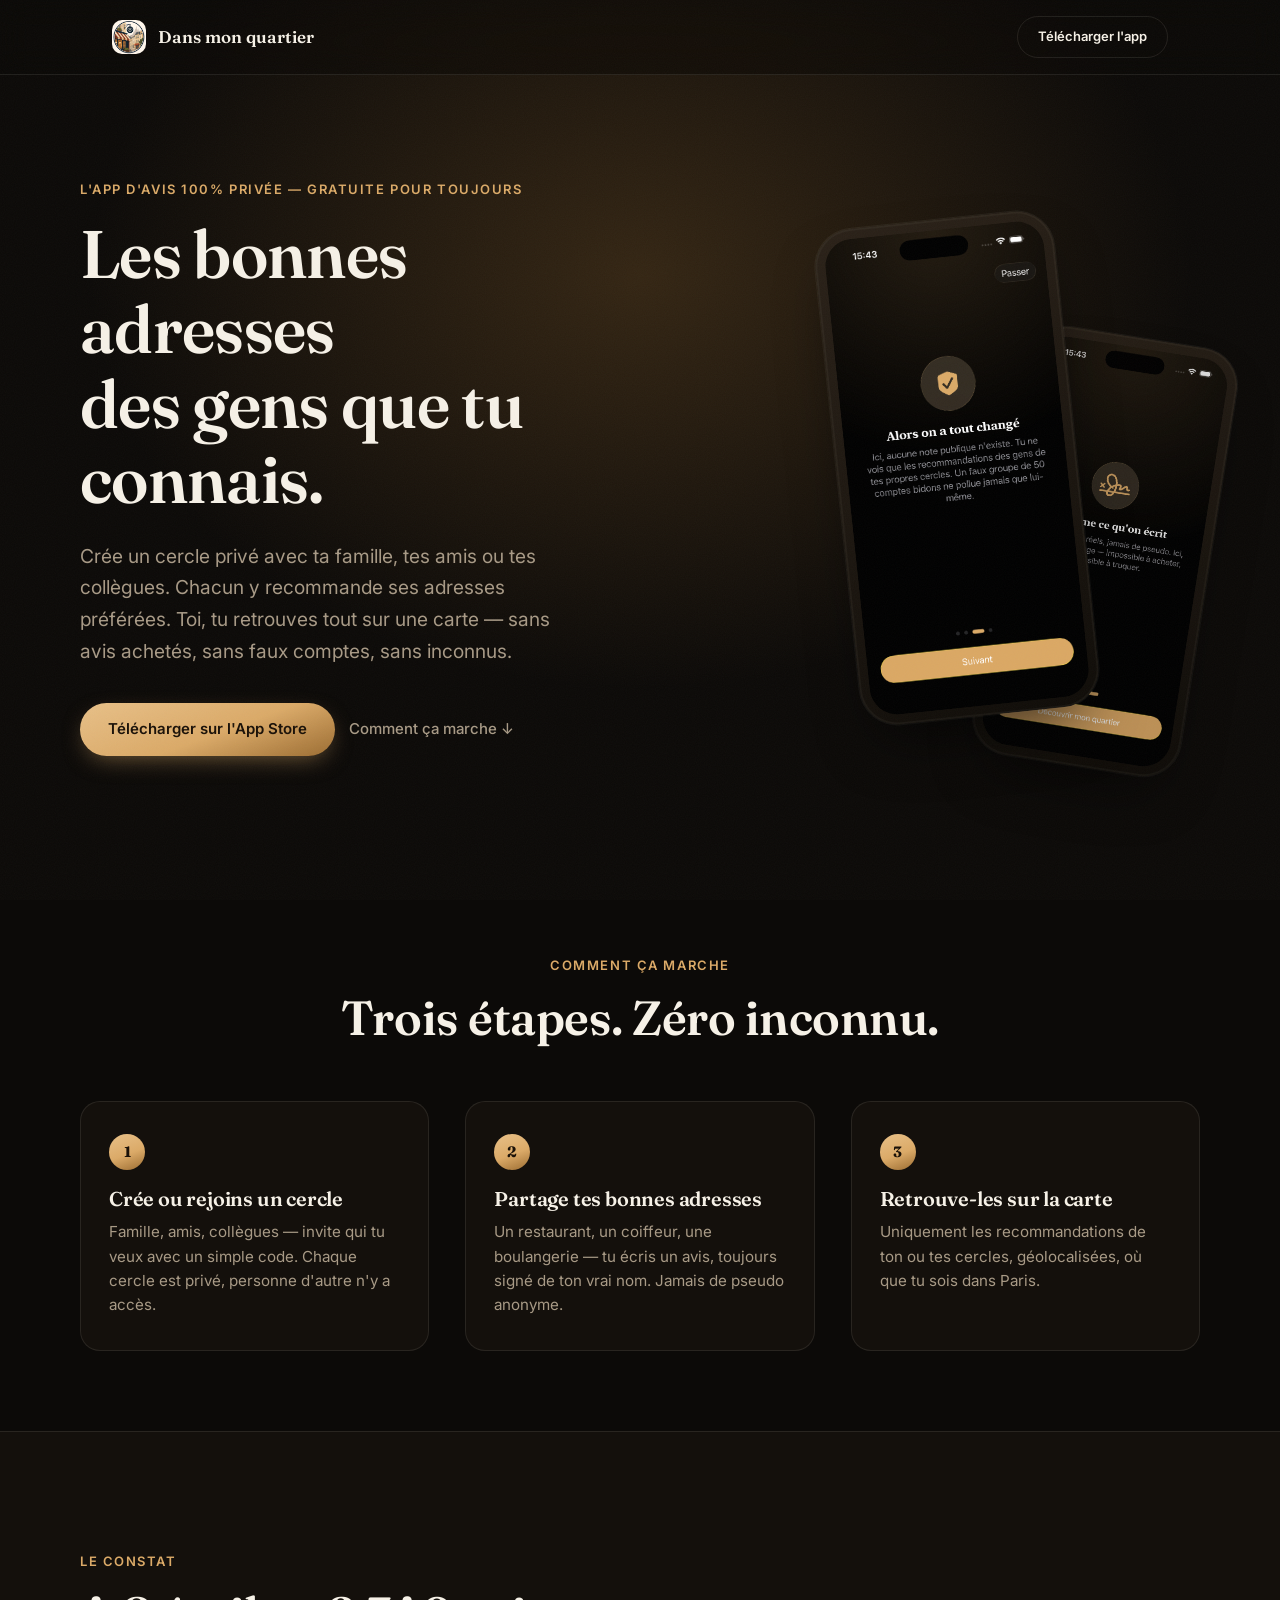
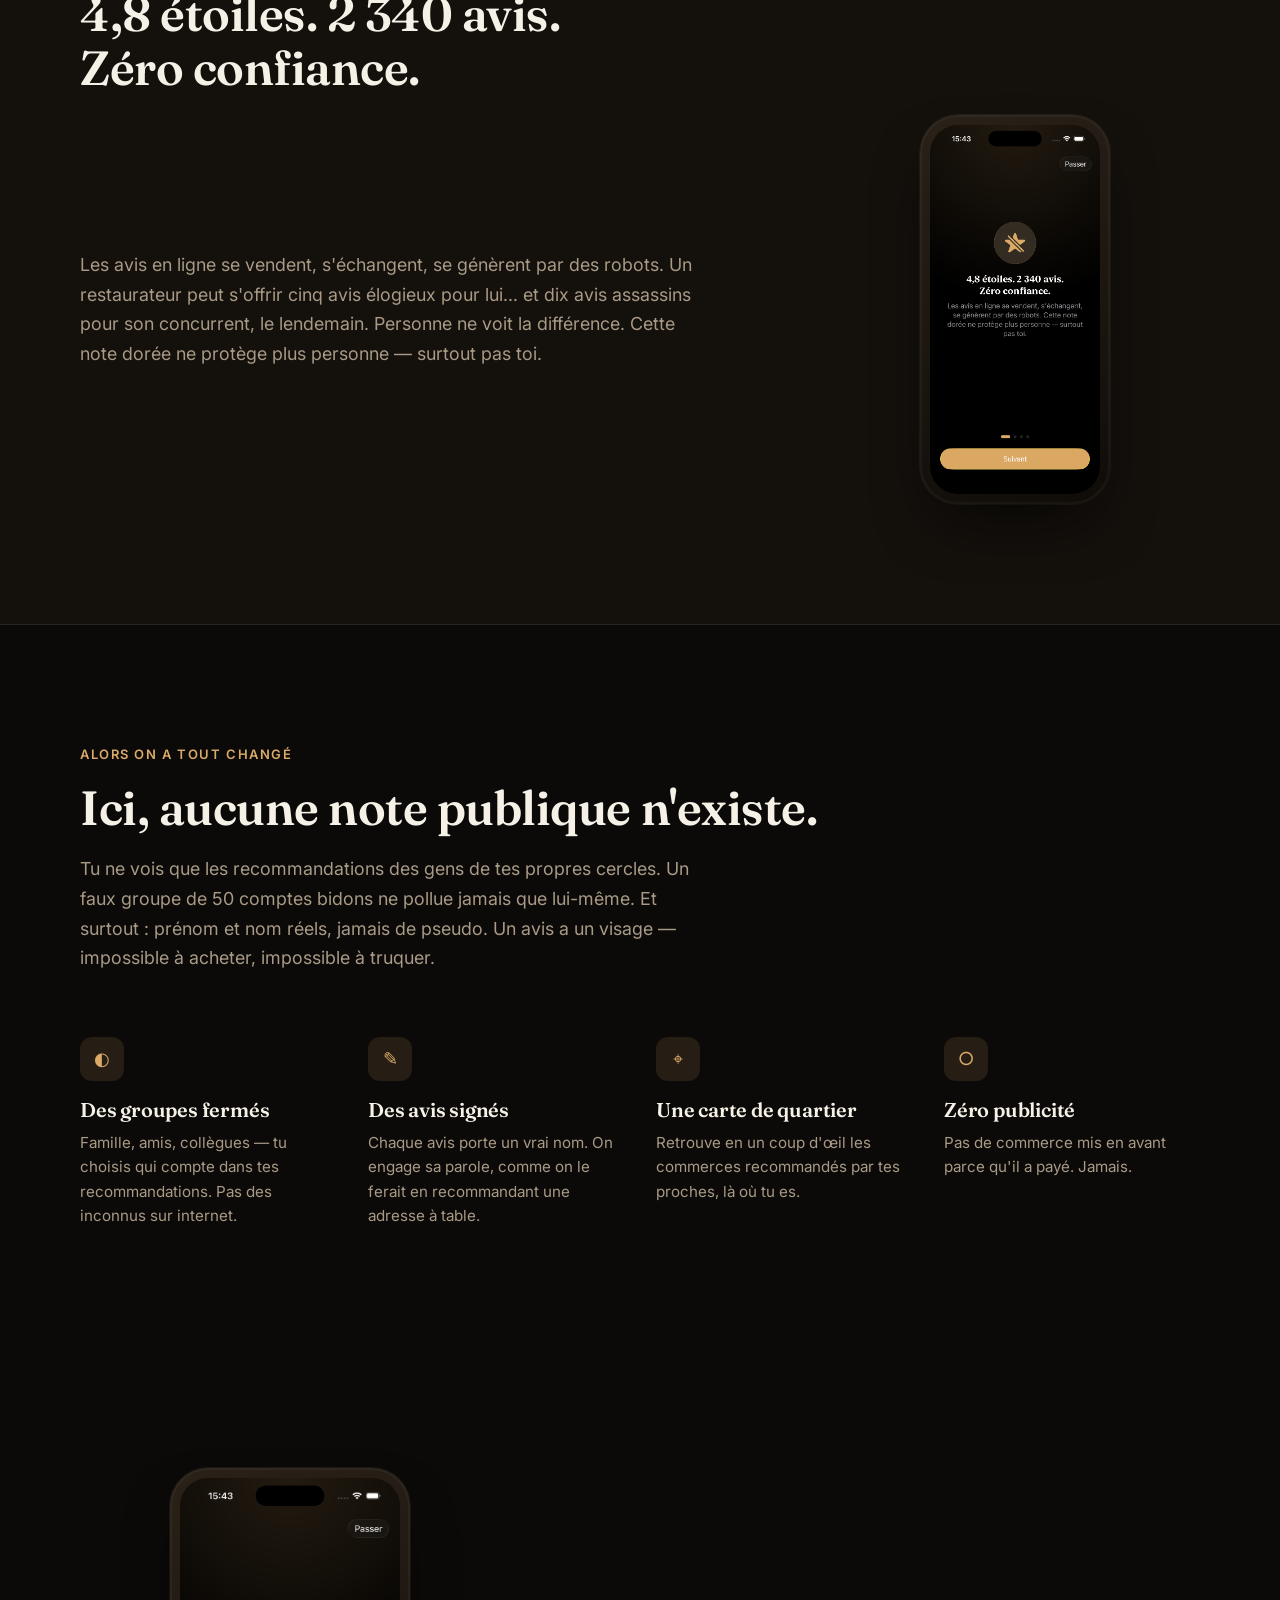
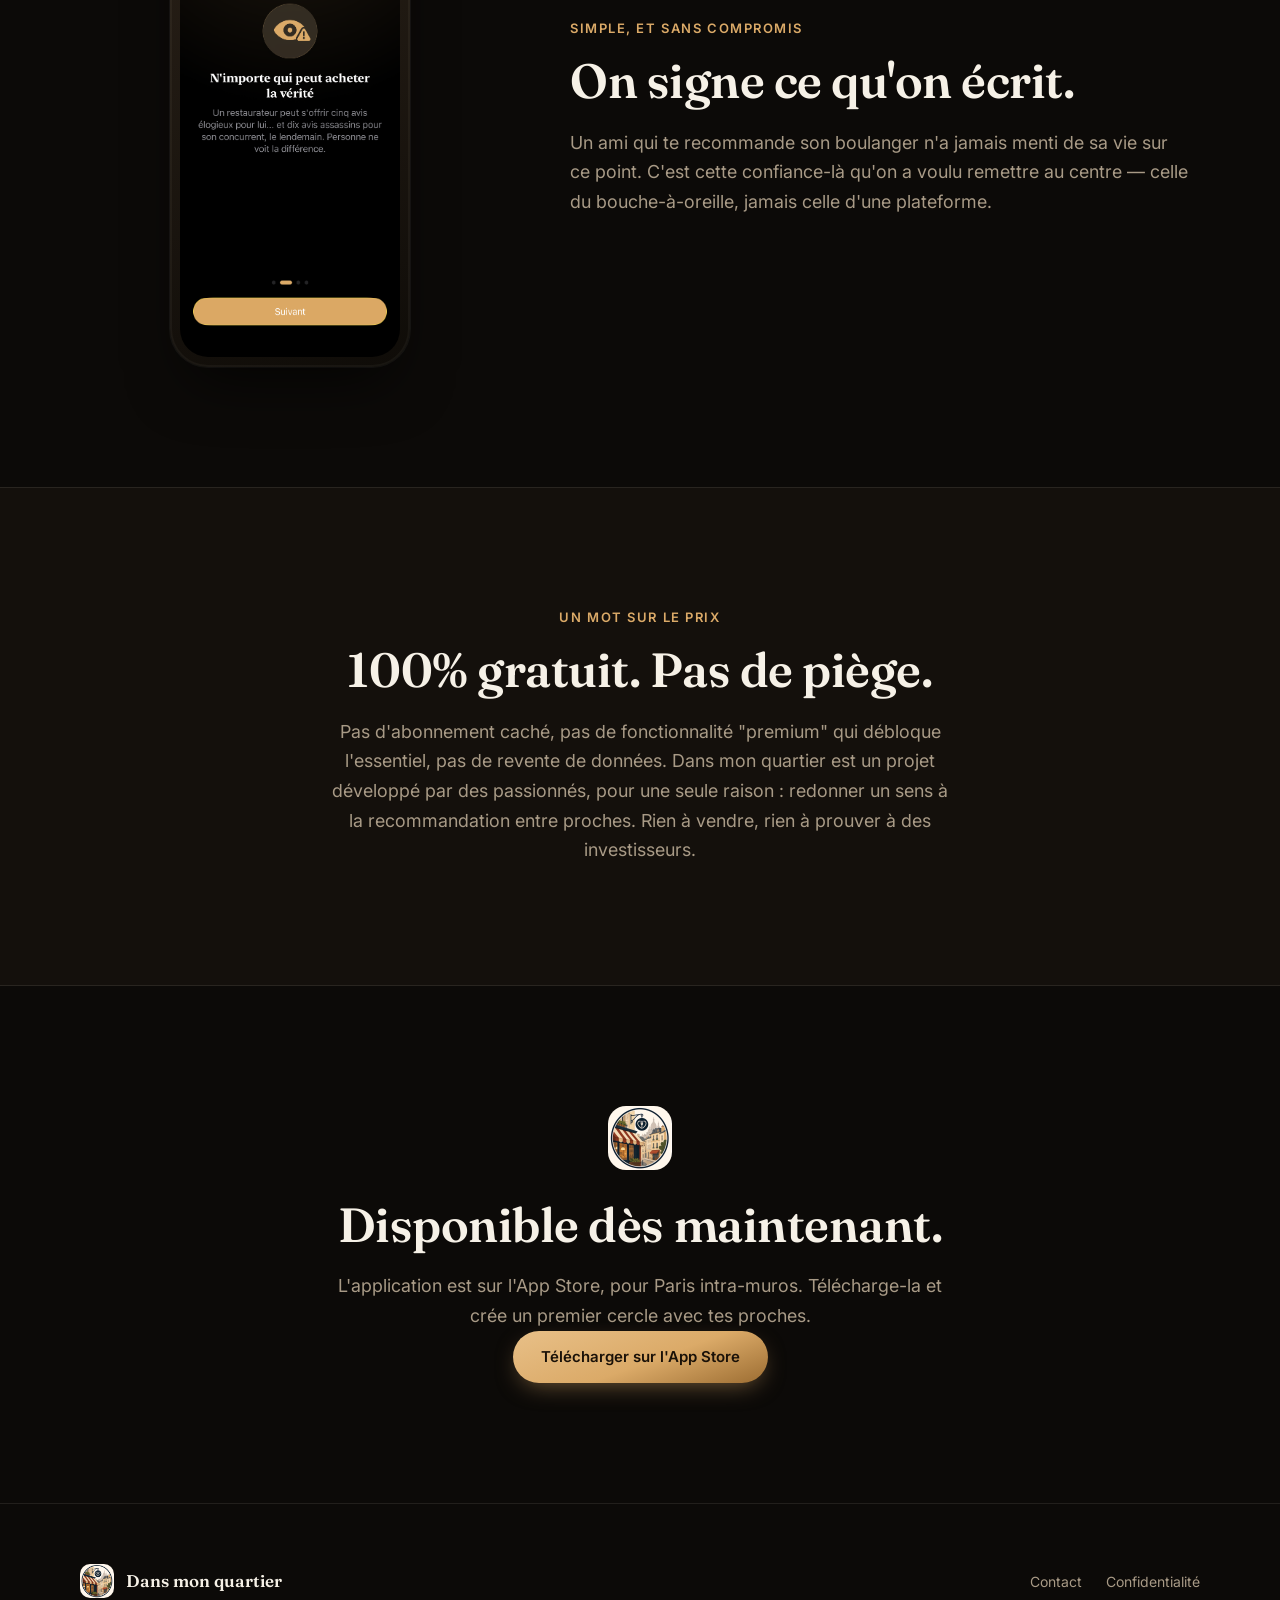
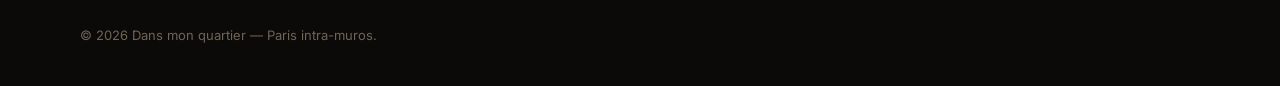
==== commit 3e5fe7b4: "Remplace le message 'Bientôt disponible' par un vrai lien de téléchargement, l'app est publiée" ====
--- a/index.html
+++ b/index.html
@@ -21,7 +21,7 @@
       <img src="logo.png" alt="" class="brand-mark">
       <span class="brand-name">Dans mon quartier</span>
     </div>
-    <a href="#rejoindre" class="btn btn-ghost btn-small">Rejoindre la liste</a>
+    <a href="https://apps.apple.com/fr/app/dans-mon-quartier/id6801119263" class="btn btn-ghost btn-small">Télécharger l'app</a>
   </div>
 </nav>
 
@@ -32,7 +32,7 @@
       <h1>Les bonnes adresses<br>des gens que tu connais.</h1>
       <p class="hero-sub">Crée un cercle privé avec ta famille, tes amis ou tes collègues. Chacun y recommande ses adresses préférées. Toi, tu retrouves tout sur une carte — sans avis achetés, sans faux comptes, sans inconnus.</p>
       <div class="hero-actions">
-        <a href="#rejoindre" class="btn btn-primary">Être prévenu au lancement</a>
+        <a href="https://apps.apple.com/fr/app/dans-mon-quartier/id6801119263" class="btn btn-primary">Télécharger sur l'App Store</a>
         <a href="#comment" class="btn btn-text">Comment ça marche ↓</a>
       </div>
     </div>
@@ -143,13 +143,9 @@
 <section class="section cta-final" id="rejoindre">
   <div class="section-inner center">
     <img src="logo.png" alt="" class="cta-logo reveal">
-    <h2 class="reveal">Bientôt disponible.</h2>
-    <p class="lede reveal">L'application arrive prochainement sur l'App Store, en commençant par Paris intra-muros. Laisse ton email pour être prévenu dès l'ouverture.</p>
-    <form class="signup-form reveal" id="signup-form">
-      <input type="email" placeholder="ton@email.com" required aria-label="Adresse email">
-      <button type="submit" class="btn btn-primary">Me prévenir</button>
-    </form>
-    <p class="form-note" id="form-note"></p>
+    <h2 class="reveal">Disponible dès maintenant.</h2>
+    <p class="lede reveal">L'application est sur l'App Store, pour Paris intra-muros. Télécharge-la et crée un premier cercle avec tes proches.</p>
+    <a href="https://apps.apple.com/fr/app/dans-mon-quartier/id6801119263" class="btn btn-primary reveal">Télécharger sur l'App Store</a>
   </div>
 </section>
 
